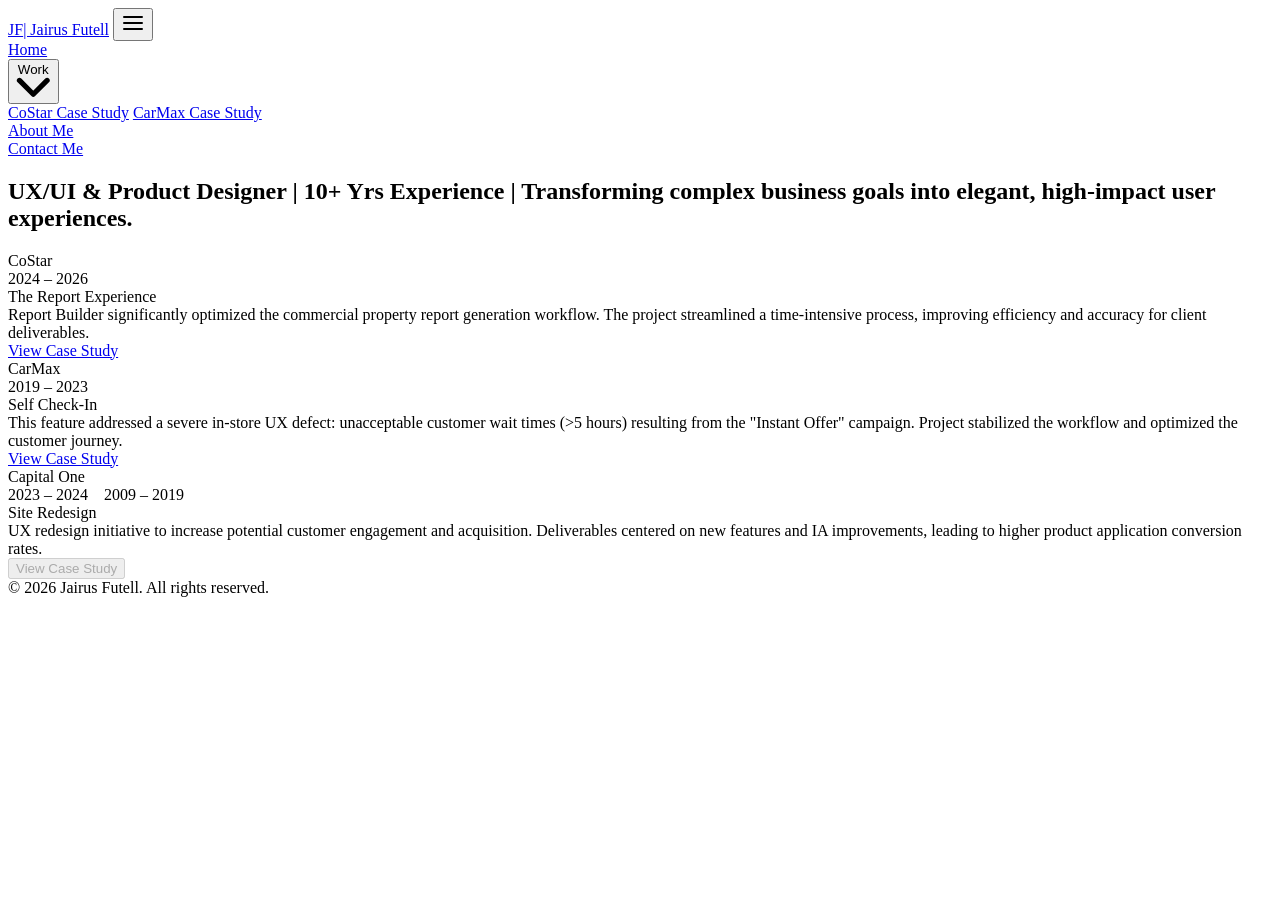
==== index.html @ 11c86c49 "Add files via upload" ====
<!DOCTYPE html>
<html lang="en">
<head>
<meta charset="UTF-8">
<meta name="viewport" content="width=device-width, initial-scale=1.0">
<title>Jairus Futell — UX/UI &amp; Product Designer</title>
<link rel="preconnect" href="https://fonts.googleapis.com">
<link rel="preconnect" href="https://fonts.gstatic.com" crossorigin>
<link href="https://fonts.googleapis.com/css2?family=Inter:wght@300;400;700&display=swap" rel="stylesheet">
<link rel="stylesheet" href="assets/styles.css">
</head>
<body>

<header class="site-header">
  <a href="index.html" class="logo"><span class="jf">JF</span><span class="name">| Jairus Futell</span></a>
  <button class="nav-toggle-mobile" aria-label="Toggle menu">
    <svg width="24" height="24" viewBox="0 0 24 24" fill="none"><path d="M3 6h18M3 12h18M3 18h18" stroke="currentColor" stroke-width="2" stroke-linecap="round"/></svg>
  </button>
  <nav class="main-nav">
    <div class="nav-item active"><a href="index.html" class="nav-link">Home</a></div>
    <div class="nav-item has-dropdown">
      <button class="nav-trigger">Work <svg viewBox="0 0 10 6" fill="none"><path d="M1 1l4 4 4-4" stroke="currentColor" stroke-width="1.5" stroke-linecap="round" stroke-linejoin="round"/></svg></button>
      <div class="dropdown">
        <a href="work-costar.html">CoStar Case Study</a>
        <a href="work-carmax.html">CarMax Case Study</a>
      </div>
    </div>
    <div class="nav-item"><a href="about.html" class="nav-link">About Me</a></div>
    <div class="nav-item"><a href="contact.html" class="nav-link">Contact Me</a></div>
  </nav>
</header>

<main class="page-container">

  <section class="hero">
    <h1>UX/UI &amp; Product Designer <strong>|</strong> 10+ Yrs Experience <strong>|</strong> Transforming complex business goals into elegant, high-impact user experiences.</h1>
  </section>

  <section class="card-grid">

    <article class="project-card">
      <div class="card-title">CoStar</div>
      <div class="card-year">2024 – 2026</div>
      <div class="card-role">The Report Experience</div>
      <div class="card-copy">Report Builder significantly optimized the commercial property report generation workflow. The project streamlined a time-intensive process, improving efficiency and accuracy for client deliverables.</div>
      <a href="work-costar.html" class="card-btn">View Case Study</a>
    </article>

    <article class="project-card">
      <div class="card-title">CarMax</div>
      <div class="card-year">2019 – 2023</div>
      <div class="card-role">Self Check-In</div>
      <div class="card-copy">This feature addressed a severe in-store UX defect: unacceptable customer wait times (&gt;5 hours) resulting from the "Instant Offer" campaign. Project stabilized the workflow and optimized the customer journey.</div>
      <a href="work-carmax.html" class="card-btn">View Case Study</a>
    </article>

    <article class="project-card">
      <div class="card-title">Capital One</div>
      <div class="card-year">2023 – 2024 &nbsp;&nbsp; 2009 – 2019</div>
      <div class="card-role">Site Redesign</div>
      <div class="card-copy">UX redesign initiative to increase potential customer engagement and acquisition. Deliverables centered on new features and IA improvements, leading to higher product application conversion rates.</div>
      <button class="card-btn" disabled>View Case Study</button>
    </article>

  </section>

</main>

<footer class="site-footer">© 2026 Jairus Futell. All rights reserved.</footer>

<script src="assets/script.js"></script>
</body>
</html>
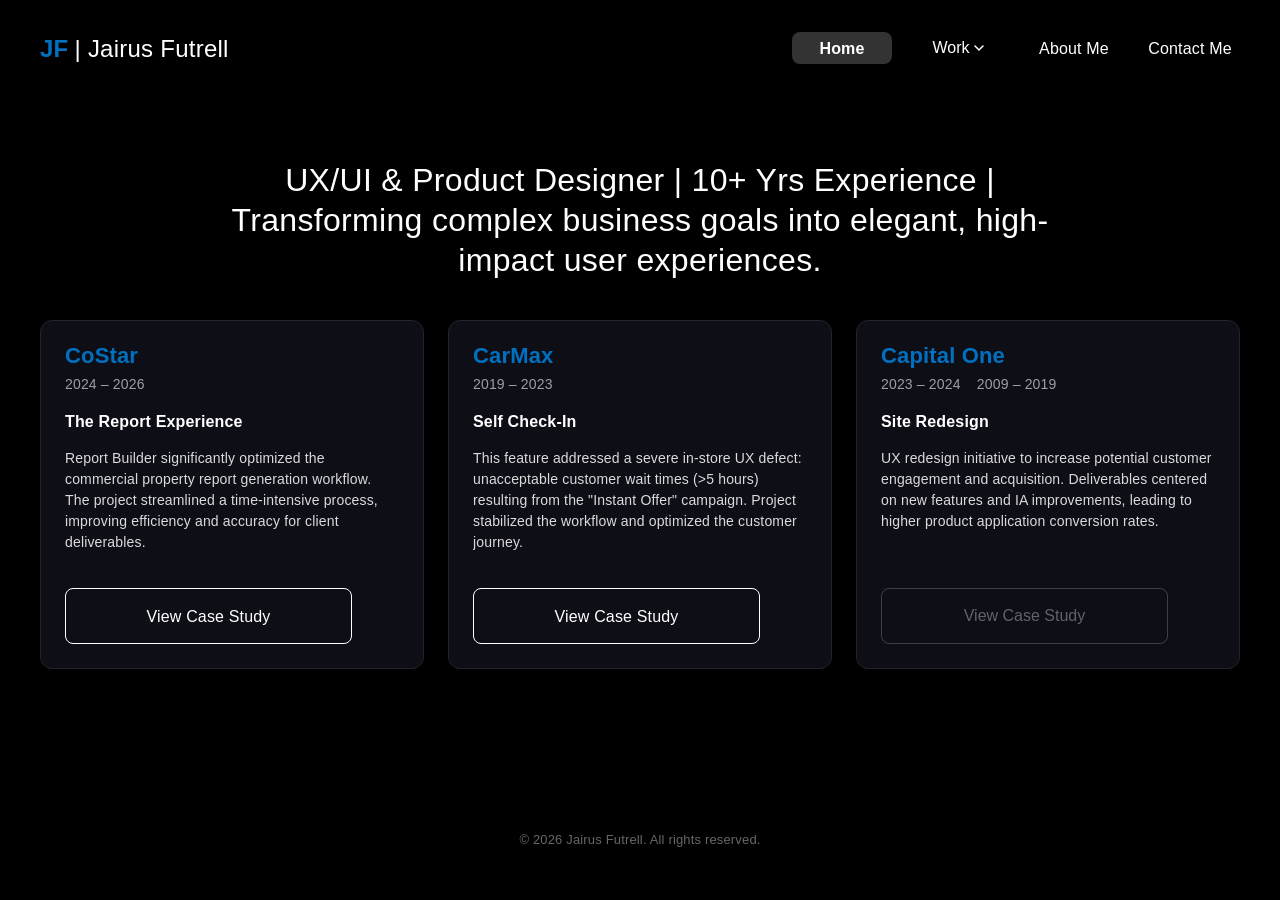
==== commit 99faa24c: "updated name error" ====
--- a/index.html
+++ b/index.html
@@ -12,7 +12,7 @@
 <body>
 
 <header class="site-header">
-  <a href="index.html" class="logo"><span class="jf">JF</span><span class="name">| Jairus Futell</span></a>
+  <a href="index.html" class="logo"><span class="jf">JF</span><span class="name">| Jairus Futrell</span></a>
   <button class="nav-toggle-mobile" aria-label="Toggle menu">
     <svg width="24" height="24" viewBox="0 0 24 24" fill="none"><path d="M3 6h18M3 12h18M3 18h18" stroke="currentColor" stroke-width="2" stroke-linecap="round"/></svg>
   </button>
@@ -66,7 +66,7 @@
 
 </main>
 
-<footer class="site-footer">© 2026 Jairus Futell. All rights reserved.</footer>
+<footer class="site-footer">© 2026 Jairus Futrell. All rights reserved.</footer>
 
 <script src="assets/script.js"></script>
 </body>
--- a/assets/styles.css
+++ b/assets/styles.css
@@ -0,0 +1,698 @@
+/* ==========================================================================
+   Jairus Futell — Portfolio Design System
+   ========================================================================== */
+
+:root {
+  --black: #000000;
+  --white: #FFFFFF;
+  --blue: #0070C0;
+  --gray: #0E0E17;
+  --gray-border: #23232E;
+  --space-1: 8px;
+  --space-2: 16px;
+  --space-3: 24px;
+  --space-section: 40px;
+}
+
+* { box-sizing: border-box; }
+
+html, body {
+  margin: 0;
+  padding: 0;
+  background: var(--black);
+  color: var(--white);
+  font-family: 'Inter', -apple-system, BlinkMacSystemFont, 'Segoe UI', sans-serif;
+  font-weight: 400;
+  line-height: 21px;
+  letter-spacing: 0.01em;
+  -webkit-font-smoothing: antialiased;
+}
+
+a { color: inherit; text-decoration: none; }
+ul { list-style: none; margin: 0; padding: 0; }
+img { max-width: 100%; display: block; }
+button { font-family: inherit; cursor: pointer; }
+
+.page-container {
+  max-width: 1280px;
+  margin: 0 auto;
+  padding: 0 40px 120px;
+  display: grid; 
+  justify-content: center;
+}
+
+br { display: block;  
+  content: "";
+  margin-top: 8px;
+ }
+
+/* ==========================================================================
+   Header / Navigation
+   ========================================================================== */
+
+.site-header {
+  display: flex;
+  align-items: center;
+  justify-content: space-between;
+  max-width: 1280px;
+  margin: 0 auto;
+  padding: 32px 40px 0;
+}
+
+.logo {
+  font-size: 24px;
+  line-height: 21px;
+  letter-spacing: 0.01em;
+  display: flex;
+  align-items: baseline;
+  gap: 6px;
+}
+
+.logo .jf { font-weight: 700; color: var(--blue); }
+.logo .name { font-weight: 300; color: var(--white); }
+
+.main-nav {
+  display: flex;
+  align-items: center;
+  gap: var(--space-2);
+}
+
+.nav-item {
+  position: relative;
+}
+
+.nav-link, .nav-trigger {
+  display: flex;
+  align-items: center;
+  justify-content: center;
+  gap: 4px;
+  width: 100px;
+  height: 32px;
+  border-radius: 8px;
+  font-size: 16px;
+  font-weight: 400;
+  color: var(--white);
+  background: transparent;
+  border: none;
+  white-space: nowrap;
+  transition: background 0.15s ease;
+}
+
+.nav-link:hover, .nav-trigger:hover {
+  background: rgba(253, 253, 252, 0.1);
+}
+
+.nav-item.active > .nav-link,
+.nav-item.active > .nav-trigger {
+  background: rgba(253, 253, 252, 0.2);
+  font-weight: 700;
+}
+
+.nav-trigger svg {
+  width: 10px;
+  height: 10px;
+  transition: transform 0.15s ease;
+}
+
+.nav-item.open .nav-trigger svg { transform: rotate(180deg); }
+
+.dropdown {
+  position: absolute;
+  top: 40px;
+  left: 50%;
+  transform: translateX(-50%);
+  min-width: 200px;
+  background: var(--gray);
+  border: 1px solid var(--gray-border);
+  border-radius: 8px;
+  padding: 8px;
+  display: none;
+  flex-direction: column;
+  gap: 4px;
+  z-index: 20;
+}
+
+.nav-item.open .dropdown { display: flex; }
+
+.dropdown a {
+  padding: 8px 12px;
+  border-radius: 6px;
+  font-size: 14px;
+  color: var(--white);
+  transition: background 0.15s ease;
+}
+
+.dropdown a:hover {
+  background: var(--blue);
+}
+
+.nav-toggle-mobile {
+  display: none;
+  width: 32px;
+  height: 32px;
+  background: transparent;
+  border: none;
+  color: var(--white);
+}
+
+@media (max-width: 860px) {
+  .main-nav {
+    display: none;
+    position: absolute;
+    top: 80px;
+    right: 40px;
+    background: var(--gray);
+    border: 1px solid var(--gray-border);
+    border-radius: 8px;
+    padding: 12px;
+    flex-direction: column;
+    align-items: flex-start;
+    gap: 4px;
+    z-index: 30;
+  }
+  .main-nav.mobile-open { display: flex; }
+  .nav-toggle-mobile { display: flex; align-items: center; justify-content: center; }
+  .nav-link, .nav-trigger { width: 160px; justify-content: flex-start; padding-left: 12px; }
+  .dropdown { position: static; transform: none; margin-top: 4px; }
+}
+
+/* ==========================================================================
+   Hero
+   ========================================================================== */
+
+.hero {
+  padding: 96px 0 var(--space-section);
+  text-align: center;
+}
+
+.hero h1 {
+  font-size: 32px;
+  font-weight: 300;
+  line-height: 40px;
+  letter-spacing: 0.01em;
+  max-width: 900px;
+  margin: 0 auto;
+}
+
+.hero h1 strong { font-weight: 400; color: var(--white); }
+
+/* ==========================================================================
+   Home — Project Cards
+   ========================================================================== */
+
+.card-grid {
+  display: grid;
+  grid-template-columns: repeat(3, 1fr);
+  gap: var(--space-3);
+}
+
+@media (max-width: 960px) {
+  .card-grid { grid-template-columns: 1fr; }
+}
+
+.project-card {
+  background: var(--gray);
+  border: 1px solid var(--gray-border);
+  border-radius: 12px;
+  padding: 24px;
+  display: flex;
+  flex-direction: column;
+}
+
+.project-card .card-title {
+  font-size: 22px;
+  font-weight: 700;
+  color: var(--blue);
+}
+
+.project-card .card-year {
+  margin-top: 8px;
+  font-size: 14px;
+  color: rgba(255,255,255,0.6);
+}
+
+.project-card .card-role {
+  margin-top: 16px;
+  font-size: 16px;
+  font-weight: 700;
+}
+
+.project-card .card-copy {
+  margin-top: 16px;
+  height: 124px;
+  font-size: 14px;
+  color: rgba(255,255,255,0.85);
+  overflow: hidden;
+}
+
+.project-card .card-btn {
+  margin-top: 16px;
+  width: 287px;
+  max-width: 100%;
+  height: 56px;
+  border-radius: 8px;
+  border: 1px solid var(--white);
+  background: transparent;
+  color: var(--white);
+  font-size: 16px;
+  font-weight: 400;
+  text-align: center;
+  display: flex;
+  align-items: center;
+  justify-content: center;
+  transition: background 0.15s ease, color 0.15s ease;
+}
+
+.project-card .card-btn:hover {
+  background: var(--blue);
+  border-color: var(--blue);
+}
+
+.project-card .card-btn[disabled] {
+  color: rgba(255,255,255,0.35);
+  border-color: rgba(255,255,255,0.2);
+  cursor: not-allowed;
+  background: transparent;
+}
+
+/* ==========================================================================
+   Case Study Pages
+   ========================================================================== */
+
+.case-hero {
+  display: grid;
+  grid-template-columns: 1fr 1fr;
+  gap: var(--space-3);
+  align-items: center;
+  width: 100%;
+  max-width: 835px;
+  padding: 40px 0 var(--space-section);
+  align-items: center;
+  margin: auto 0;
+}
+
+@media (max-width: 860px) {
+  .case-hero { grid-template-columns: 1fr; }
+}
+
+.case-hero .timeframe {
+  text-align: right;
+  font-size: 14px;
+  color: rgba(255,255,255,0.6);
+  margin-bottom: 16px;
+}
+
+.case-hero h1 {
+  font-size: 40px;
+  font-weight: 300;
+  line-height: 1.2;
+  margin: 0 0 24px;
+}
+
+.case-hero .meta-row {
+  display: flex;
+  gap: 40px;
+  margin-top: 24px;
+}
+
+.case-hero .meta-label {
+  font-size: 14px;
+  color: var(--blue);
+  margin-bottom: 8px;
+}
+
+.case-hero .meta-value {
+  font-size: 15px;
+}
+
+.case-section {
+  padding-top: var(--space-section);
+  justify-content: center;
+  margin: auto 0;
+  width: 100%;
+  max-width: 725px;
+
+}
+
+.case-section h2 {
+  font-size: 24px;
+  font-weight: 300;
+  width: 100%;
+  max-width: 725px;
+  margin: 0 0 8px;
+  line-height: 1.2;
+}
+
+.case-section .rule {
+  height: 1px;
+  background: var(--blue);
+  border-radius: 2px;
+  margin-top: 8px;
+  margin-bottom: 16px;
+}
+
+.case-section .content {
+  display: flex;
+  flex-direction: column;
+  gap: 24px;
+  font-size: 16px;
+  width: 100%;
+  max-width: 725px;
+  color: rgba(255,255,255,0.85);
+}
+
+
+.case-section .content p { margin: 0; max-width: 725px; width: 100%; }
+
+
+.case-section .content img,
+.case-section .content .img-row img {
+  border-radius: 8px;
+}
+
+.img-row-column {
+  display: flex;
+  flex-direction: row;
+  gap: 24px;
+  margin-top: 40px;
+}
+
+.img-row-column img {
+  width: 100%;
+  max-width: 254px;
+  object-fit: cover;
+  object-position: center;
+}
+
+.img-row-column p {
+  align-content: center;
+  max-width: 375px;
+  width: 100%;
+}
+
+.img-row {
+  display: flex;
+  gap: 24px;
+  max-width: 500px;
+  align-items: center;
+  justify-content: center;
+}
+
+.img-row img { flex: 1 1 260px; width: 100%; }
+
+.rb {width: 100%; max-width: 416px; }
+
+
+.stat-row {
+  display: flex;
+  gap: 80px;
+  width: 350px;
+}
+
+.stat {
+  min-width: 140px;
+  display: grid;
+  grid-auto-flow: column;
+  align-items: center;
+  margin-bottom: 24px;
+}
+
+.stat .num {
+  font-size: 24px;
+  font-weight:300;
+  color: var(--white);
+  background: var(--gray);
+  width: 64px;
+  height: 64px;
+  border-radius: 50%;
+  display: grid;
+  justify-content: center;
+  grid-auto-flow: row;
+  align-content: center;
+  margin-right: 16px;
+}
+
+
+.stat .label {
+  font-size: 14px;
+  font-weight: 700;
+  color: rgba(255,255,255,0.7);
+  margin-top: 8px;
+  width: 250px;
+}
+
+.thanks {
+  text-align: center;
+  padding: var(--space-section) 0 0;
+}
+
+.thanks h2 { font-size: 28px; font-weight: 300; }
+.thanks p { color: rgba(255,255,255,0.6); }
+
+/* ==========================================================================
+   About Me Page
+   ========================================================================== */
+
+.toggle-wrap {
+  display: flex;
+  justify-content: center;
+  padding: 40px 0;
+}
+
+.toggle {
+  position: relative;
+  width: 370px;
+  height: 35px;
+  background: var(--gray);
+  border: 1px solid var(--gray-border);
+  border-radius: 64px;
+  display: flex;
+  padding: 2px;
+}
+
+.toggle-option {
+  flex: 1;
+  border: none;
+  background: transparent;
+  color: rgba(255,255,255,0.6);
+  font-size: 14px;
+  font-weight: 400;
+  border-radius: 64px;
+  z-index: 2;
+  transition: color 0.2s ease;
+}
+
+.toggle-option.active {
+  color: var(--white);
+  font-weight: 700;
+}
+
+.toggle-highlight {
+  position: absolute;
+  top: 2px;
+  left: 2px;
+  width: calc(50% - 2px);
+  height: calc(100% - 4px);
+  background: var(--blue);
+  border-radius: 64px;
+  transition: transform 0.25s ease;
+  z-index: 1;
+}
+
+.toggle[data-active="1"] .toggle-highlight {
+  transform: translateX(calc(100% + 0px));
+}
+
+.page-title-block {
+  margin-bottom: var(--space-section);
+  width: 100%;
+  max-width: 838px;
+  margin: 0 auto;
+  padding-bottom: 24px;
+}
+
+.page-title-block h1 {
+  font-size: 32px;
+  font-weight: 300;
+  margin: 0 0 16px;
+}
+
+.page-title-block .rule {
+  width: 64px;
+  height: 4px;
+  background: var(--blue);
+  border-radius: 2px;
+ 
+}
+
+.about-grid {
+  display: grid;
+  grid-template-columns: 200px 1fr;
+  gap: 40px;
+  width: 838px;
+  margin: 0 auto;
+
+}
+
+@media (max-width: 760px) {
+  .about-grid { grid-template-columns: 1fr; }
+}
+
+.about-photo {
+  background: var(--gray);
+  border: 1px solid var(--gray-border);
+  border-radius: 12px;
+  padding: 16px;
+
+}
+
+.about-photo img {
+  border-radius: 8px;
+  filter: grayscale(1);
+  justify-content: center;
+}
+
+.about-icons {
+  display: flex;
+  gap: 8px;
+  margin-top: 16px;
+  justify-content: center;
+}
+
+.about-icons span {
+  width: 32px;
+  height: 32px;
+  border-radius: 50%;
+  background: #000000;
+  display: flex;
+  align-items: center;
+  justify-content: center;
+  font-size: 16px;
+}
+
+.about-copy h2 {
+  font-size: 20px;
+  font-weight: 300;
+  color: var(--blue);
+  margin: 0 0 16px;
+}
+
+.about-copy .block + .block { margin-top: var(--space-section); }
+
+.about-copy p { margin: 0 0 16px; color: rgba(255,255,255,0.85); font-size: 16px; }
+.about-copy p:last-child { margin-bottom: 0; }
+
+/* ==========================================================================
+   Work Experience (timeline within About)
+   ========================================================================== */
+
+.job {
+  margin-bottom: var(--space-section);
+  width: 838px;
+  justify-content: center;
+  margin: auto;
+  padding-bottom: 40px;
+}
+
+.job h2 {
+  font-size: 22px;
+  font-weight: 400;
+  margin: 0 0 8px;
+}
+
+.job .dates {
+  color: var(--blue);
+  font-weight: 700;
+  font-size: 14px;
+  margin-bottom: 16px;
+}
+
+.job ul {
+  display: flex;
+  flex-direction: column;
+  gap: 8px;
+}
+
+.job li {
+  font-size: 15px;
+  color: rgba(255,255,255,0.85);
+  padding-left: 16px;
+  position: relative;
+}
+
+.job li::before {
+  content: "";
+  position: absolute;
+  left: 0;
+  top: 9px;
+  width: 5px;
+  height: 5px;
+  border-radius: 50%;
+  background: var(--blue);
+}
+
+.job li.sub {
+  padding-left: 32px;
+  font-size: 14px;
+  color: rgba(255,255,255,0.7);
+}
+.job li.sub::before { left: 16px; width: 4px; height: 4px; }
+
+/* ==========================================================================
+   Contact Page
+   ========================================================================== */
+
+.contact-wrap {
+  max-width: 725px;
+  margin: 0 auto;
+  padding: 40px 0;
+}
+
+.contact-wrap h1 {
+  font-size: 32px;
+  font-weight: 300;
+}
+
+.contact-wrap .rule {
+  width: 64px;
+  height: 4px;
+  background: var(--blue);
+  border-radius: 2px;
+}
+
+.contact-wrap p {
+  color: rgba(255,255,255,0.75);
+  margin-bottom: var(--space-section);
+}
+
+.contact-methods {
+  display: flex;
+  flex-direction: column;
+  gap: 16px;
+  align-items: center;
+}
+
+.contact-method {
+  width: 100%;
+  max-width: 400px;
+  padding: 16px 24px;
+  background: var(--gray);
+  border: 1px solid var(--gray-border);
+  border-radius: 8px;
+  display: flex;
+  align-items: center;
+  justify-content: center;
+  transition: border-color 0.15s ease;
+}
+
+.contact-method:hover { border-color: var(--blue); }
+
+.contact-method .label { color: rgba(255,255,255,0.6); font-size: 14px; }
+.contact-method .value { font-weight: 700; }
+
+footer.site-footer {
+  text-align: center;
+  padding: 40px;
+  color: rgba(255,255,255,0.4);
+  font-size: 13px;
+}
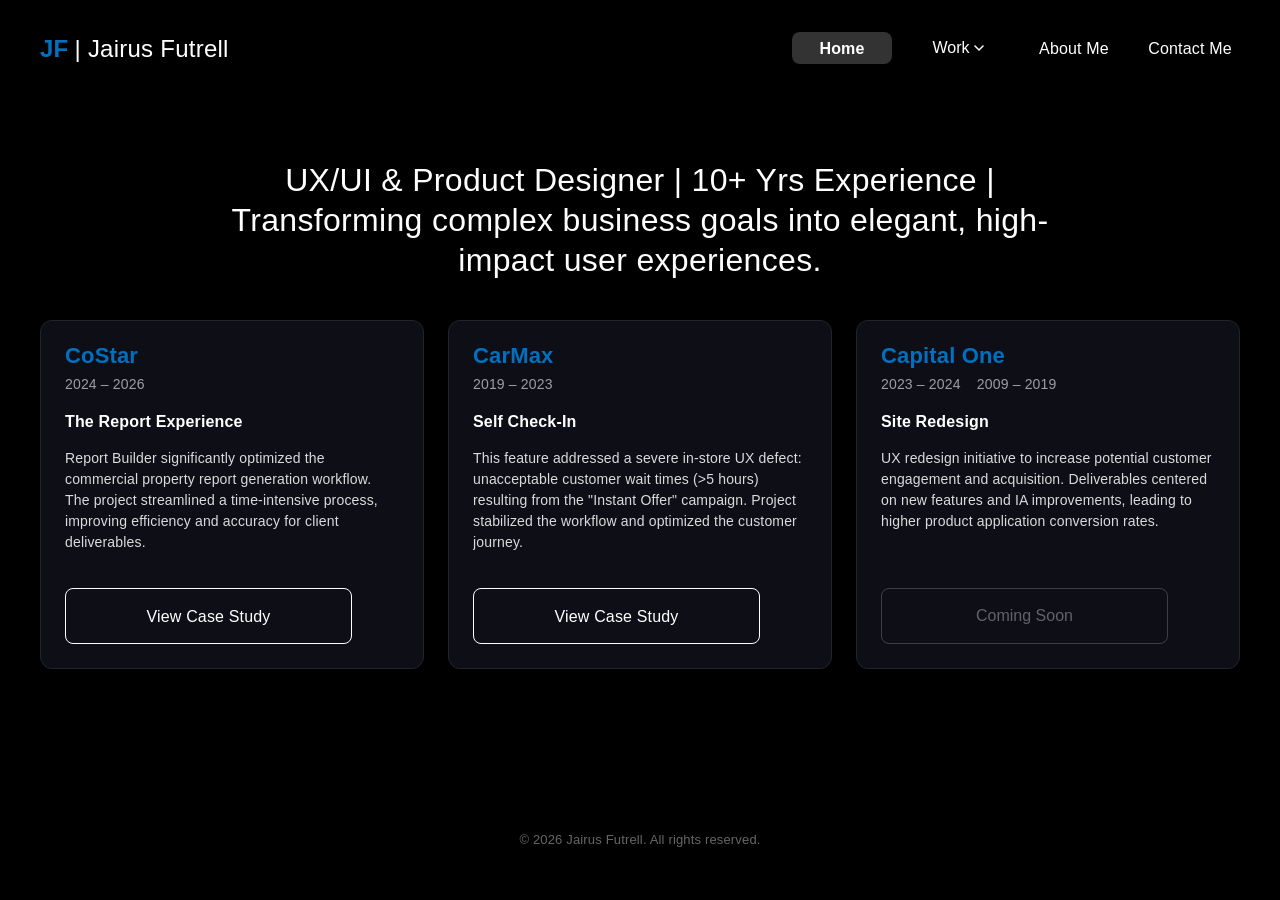
==== commit 7bc9cc1b: "Updated Work Experience and Main Page Updated Work Experience and Main Page" ====
--- a/index.html
+++ b/index.html
@@ -59,7 +59,7 @@
       <div class="card-year">2023 – 2024 &nbsp;&nbsp; 2009 – 2019</div>
       <div class="card-role">Site Redesign</div>
       <div class="card-copy">UX redesign initiative to increase potential customer engagement and acquisition. Deliverables centered on new features and IA improvements, leading to higher product application conversion rates.</div>
-      <button class="card-btn" disabled>View Case Study</button>
+      <button class="card-btn" disabled>Coming Soon</button>
     </article>
 
   </section>
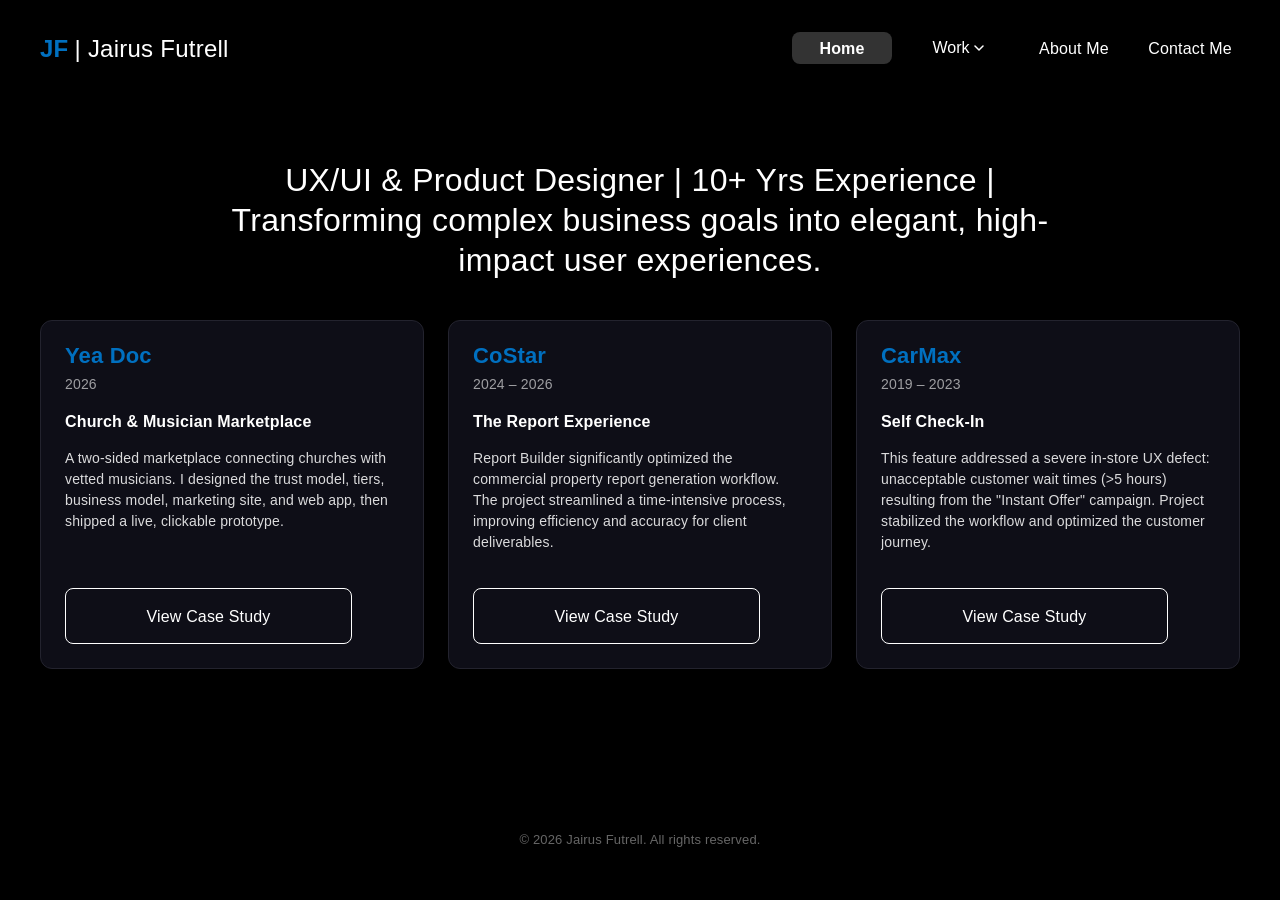
==== commit 407ec88d: "Add files via upload" ====
--- a/index.html
+++ b/index.html
@@ -21,6 +21,7 @@
     <div class="nav-item has-dropdown">
       <button class="nav-trigger">Work <svg viewBox="0 0 10 6" fill="none"><path d="M1 1l4 4 4-4" stroke="currentColor" stroke-width="1.5" stroke-linecap="round" stroke-linejoin="round"/></svg></button>
       <div class="dropdown">
+        <a href="work-yeadoc.html">Yea Doc Case Study</a>
         <a href="work-costar.html">CoStar Case Study</a>
         <a href="work-carmax.html">CarMax Case Study</a>
       </div>
@@ -39,6 +40,14 @@
   <section class="card-grid">
 
     <article class="project-card">
+      <div class="card-title">Yea Doc</div>
+      <div class="card-year">2026</div>
+      <div class="card-role">Church &amp; Musician Marketplace</div>
+      <div class="card-copy">A two-sided marketplace connecting churches with vetted musicians. I designed the trust model, tiers, business model, marketing site, and web app, then shipped a live, clickable prototype.</div>
+      <a href="work-yeadoc.html" class="card-btn">View Case Study</a>
+    </article>
+
+    <article class="project-card">
       <div class="card-title">CoStar</div>
       <div class="card-year">2024 – 2026</div>
       <div class="card-role">The Report Experience</div>
@@ -54,13 +63,6 @@
       <a href="work-carmax.html" class="card-btn">View Case Study</a>
     </article>
 
-    <article class="project-card">
-      <div class="card-title">Capital One</div>
-      <div class="card-year">2023 – 2024 &nbsp;&nbsp; 2009 – 2019</div>
-      <div class="card-role">Site Redesign</div>
-      <div class="card-copy">UX redesign initiative to increase potential customer engagement and acquisition. Deliverables centered on new features and IA improvements, leading to higher product application conversion rates.</div>
-      <button class="card-btn" disabled>Coming Soon</button>
-    </article>
 
   </section>
 
